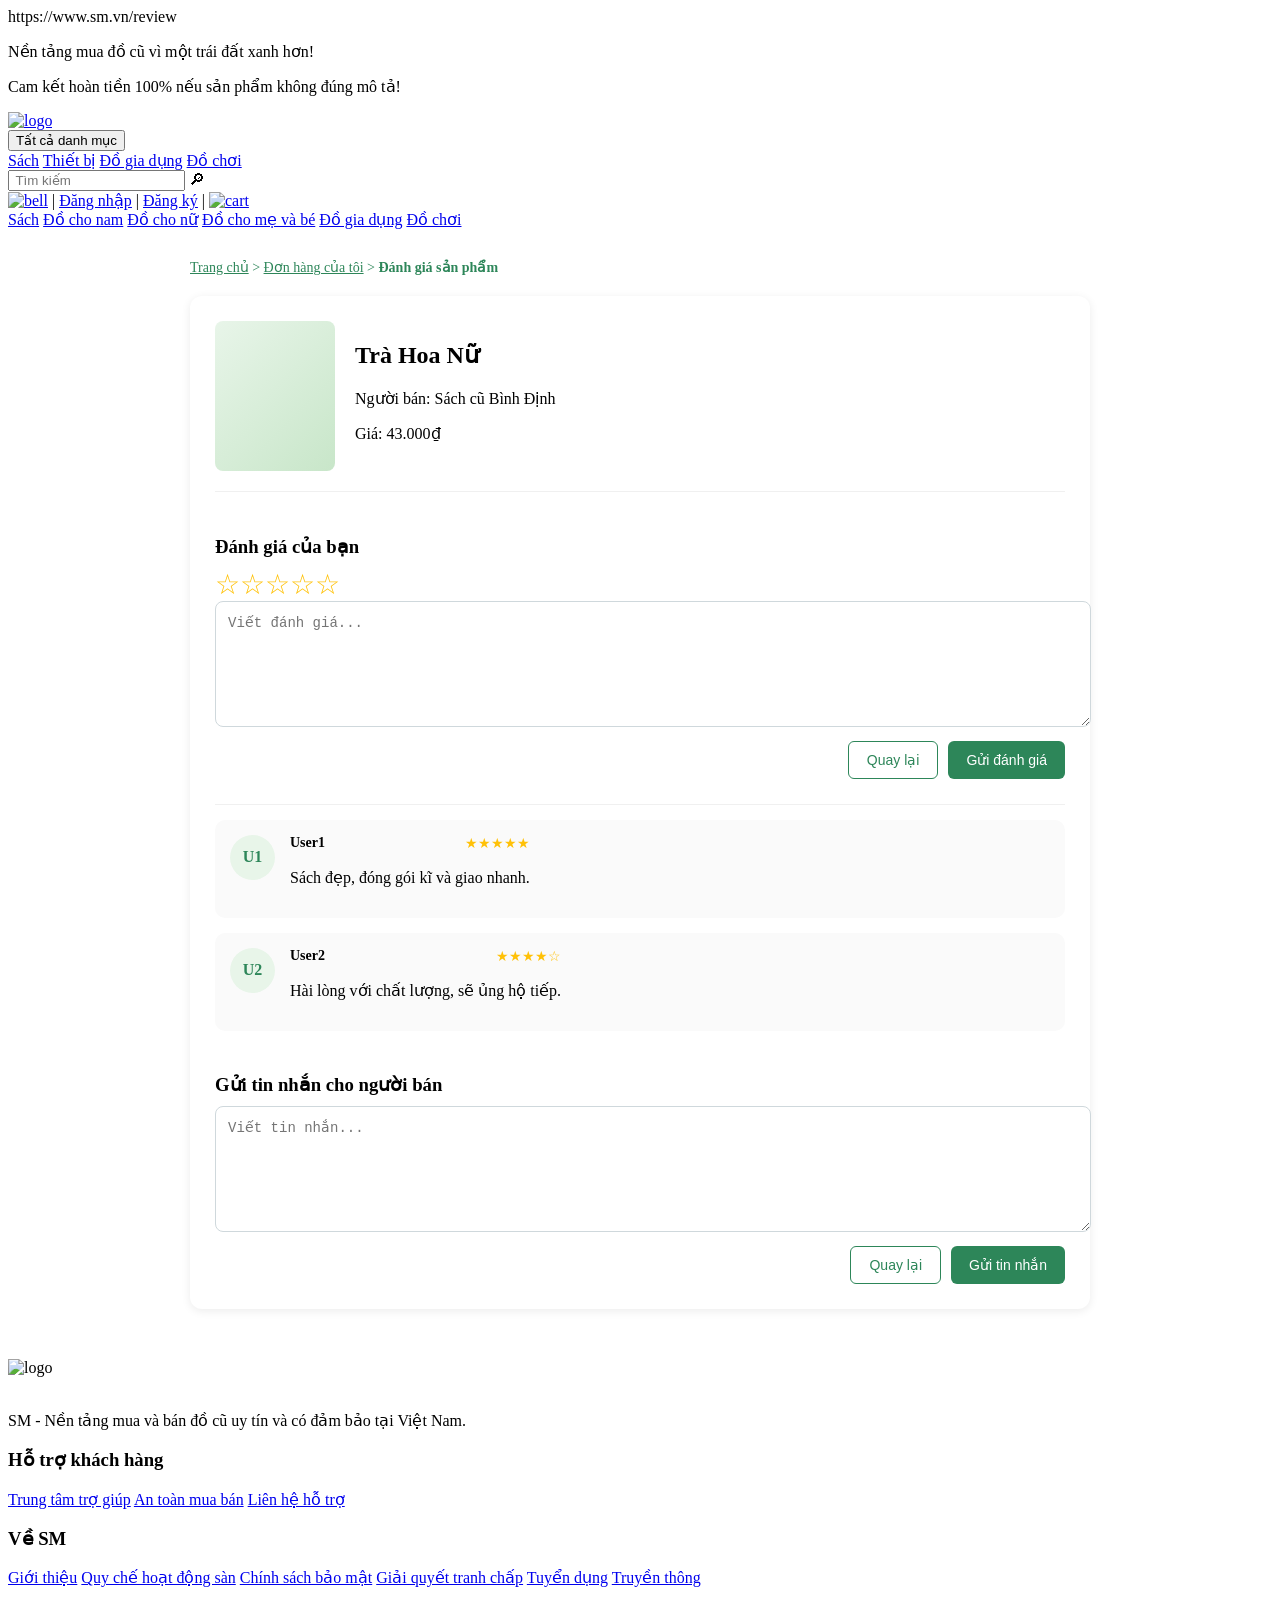
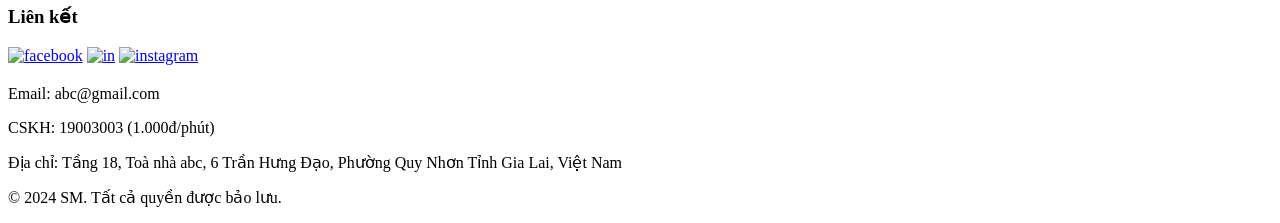
==== src/user/review.html @ 8329b6ea "tạo lại cấu trúc thư mục" ====
<!DOCTYPE html>
<html lang="vi">
<head>
    <meta charset="UTF-8">
    <meta name="viewport" content="width=device-width, initial-scale=1.0">
    <title>SM - Đánh giá sản phẩm</title>
    <link rel="stylesheet" href="style.css">
    <link rel="stylesheet" href="review.css">
</head>
<body>
    <div class="browser-bar">
        <div class="browser-nav">
            <span></span><span></span><span></span>
        </div>
        <span>https://www.sm.vn/review</span>
    </div>

    <div class="promo-banner">
        <p>Nền tảng mua đồ cũ vì một trái đất xanh hơn!</p>
        <p>Cam kết hoàn tiền 100% nếu sản phẩm không đúng mô tả!</p>
    </div>

    <header class="header">
        <div class="header-top">
            <a href="index.html" class="logo">
                <div class="logo-icon"><img src="logo.jpg" alt="logo"></div>
            </a>
            <div class="category-dropdown">
                <button class="category-btn">Tất cả danh mục</button>
                <div class="category-menu">
                    <a href="list-product.html">Sách</a>
                    <a href="#">Thiết bị</a>
                    <a href="#">Đồ gia dụng</a>
                    <a href="#">Đồ chơi</a>
                </div>
            </div>
            <div class="search-container">
                <input type="text" class="search-bar" placeholder=" Tìm kiếm">
                <span class="search-icon">&#x1F50E;&#xFE0E;</span>
            </div>
            <div class="user-actions">
                <a href="#" class="bell-icon"><img class="bell-icon-img" src="https://cdn-icons-png.flaticon.com/128/3602/3602145.png" alt="bell"></a>
                <span>|</span>
                <a href="#"><u>Đăng nhập</u></a>
                <span>|</span>
                <a href="#"><u>Đăng ký</u></a>
                <span>|</span>
                <a href="#" class="cart-icon"><img class="cart-icon-img" src="https://cdn-icons-png.flaticon.com/128/1170/1170678.png" alt="cart"></a>
            </div>
        </div>
        <div class="nav-categories">
            <a href="list-product.html">Sách</a>
            <a href="#">Đồ cho nam</a>
            <a href="#">Đồ cho nữ</a>
            <a href="#">Đồ cho mẹ và bé</a>
            <a href="#">Đồ gia dụng</a>
            <a href="#">Đồ chơi</a>
        </div>
    </header>

    <main class="review-page">
        <div class="breadcrumb">
            <u><a href="index.html">Trang chủ</a></u> <span> > </span> 
            <u><a href="orders.html">Đơn hàng của tôi</a></u> <span> > </span> 
            <strong>Đánh giá sản phẩm</strong>
        </div>

        <section class="review-card">
            <div class="product-summary">
                <div class="product-thumb"></div>
                <div>
                    <h2>Trà Hoa Nữ</h2>
                    <p>Người bán: Sách cũ Bình Định</p>
                    <p>Giá: 43.000₫</p>
                </div>
            </div>

            <div class="user-rating">
                <h3>Đánh giá của bạn</h3>
                <div class="stars-input">
                    <span>☆</span><span>☆</span><span>☆</span><span>☆</span><span>☆</span>
                </div>
                <textarea placeholder="Viết đánh giá..."></textarea>
                <div class="review-actions">
                    <button class="btn-outline">Quay lại</button>
                    <button class="btn-primary">Gửi đánh giá</button>
                </div>
            </div>

            <div class="existing-reviews">
                <div class="review-item">
                    <div class="avatar-circle">U1</div>
                    <div>
                        <div class="review-header">
                            <strong>User1</strong>
                            <span class="stars">★★★★★</span>
                        </div>
                        <p>Sách đẹp, đóng gói kĩ và giao nhanh.</p>
                    </div>
                </div>
                <div class="review-item">
                    <div class="avatar-circle">U2</div>
                    <div>
                        <div class="review-header">
                            <strong>User2</strong>
                            <span class="stars">★★★★☆</span>
                        </div>
                        <p>Hài lòng với chất lượng, sẽ ủng hộ tiếp.</p>
                    </div>
                </div>
            </div>

            <div class="seller-message">
                <h3>Gửi tin nhắn cho người bán</h3>
                <textarea placeholder="Viết tin nhắn..."></textarea>
                <div class="review-actions">
                    <button class="btn-outline">Quay lại</button>
                    <button class="btn-primary">Gửi tin nhắn</button>
                </div>
            </div>
        </section>
    </main>

    <footer class="footer">
        <div class="footer-content">
            <div class="footer-column">
                <div class="logo" style="margin-bottom: 15px;">
                    <div class="logo-icon"><img src="logo.jpg" alt="logo"></div>
                    <span style="color: white;">SM</span>
                </div>
                <p>SM - Nền tảng mua và bán đồ cũ uy tín và có đảm bảo tại Việt Nam.</p>
            </div>
            <div class="footer-column">
                <h3>Hỗ trợ khách hàng</h3>
                <a href="#">Trung tâm trợ giúp</a>
                <a href="#">An toàn mua bán</a>
                <a href="#">Liên hệ hỗ trợ</a>
            </div>
            <div class="footer-column">
                <h3>Về SM</h3>
                <a href="#">Giới thiệu</a>
                <a href="#">Quy chế hoạt động sàn</a>
                <a href="#">Chính sách bảo mật</a>
                <a href="#">Giải quyết tranh chấp</a>
                <a href="#">Tuyển dụng</a>
                <a href="#">Truyền thông</a>
            </div>
            <div class="footer-column">
                <h3>Liên kết</h3>
                <div class="social-icons">
                    <a href="#" class="social-icon"><img src="https://cdn-icons-png.flaticon.com/128/15047/15047435.png" alt="facebook"></a>
                    <a href="#" class="social-icon"><img src="https://cdn-icons-png.flaticon.com/128/145/145807.png" alt="in"></a>
                    <a href="#" class="social-icon"><img src="https://cdn-icons-png.flaticon.com/128/15707/15707749.png" alt="instagram"></a>
                </div>
                <p style="margin-top: 20px;">Email: abc@gmail.com</p>
                <p>CSKH: 19003003 (1.000đ/phút)</p>
                <p>Địa chỉ: Tầng 18, Toà nhà abc, 6 Trần Hưng Đạo, Phường Quy Nhơn Tỉnh Gia Lai, Việt Nam</p>
            </div>
        </div>
        <div class="footer-bottom">
            <p>&copy; 2024 SM. Tất cả quyền được bảo lưu.</p>
        </div>
    </footer>
</body>
</html>
---- src/user/review.css ----
.review-page {
    max-width: 900px;
    margin: 30px auto 50px;
    padding: 0 20px;
}

.breadcrumb {
    font-size: 14px;
    margin-bottom: 20px;
    color: #2d8659;
}

.breadcrumb a {
    color: #2d8659;
    text-decoration: none;
}

.review-card {
    background: white;
    border-radius: 12px;
    box-shadow: 0 2px 10px rgba(0,0,0,0.08);
    padding: 25px;
    display: flex;
    flex-direction: column;
    gap: 25px;
}

.product-summary {
    display: flex;
    gap: 20px;
    border-bottom: 1px solid #f0f0f0;
    padding-bottom: 20px;
}

.product-thumb {
    width: 120px;
    height: 150px;
    border-radius: 8px;
    background: linear-gradient(135deg, #e8f5e9 0%, #c8e6c9 100%);
}

.user-rating h3,
.seller-message h3 {
    margin-bottom: 10px;
}

.stars-input span {
    font-size: 28px;
    color: #ffc107;
    cursor: pointer;
}

.user-rating textarea,
.seller-message textarea {
    width: 100%;
    min-height: 100px;
    border: 1px solid #cfd8dc;
    border-radius: 8px;
    padding: 12px;
    resize: vertical;
    font-size: 14px;
}

.review-actions {
    display: flex;
    gap: 10px;
    justify-content: flex-end;
    margin-top: 10px;
}

.btn-outline,
.btn-primary {
    padding: 10px 18px;
    border-radius: 6px;
    border: none;
    cursor: pointer;
    font-size: 14px;
    transition: background 0.3s;
}

.btn-outline {
    background: transparent;
    border: 1px solid #2d8659;
    color: #2d8659;
}

.btn-outline:hover {
    background: #e8f5e9;
}

.btn-primary {
    background: #2d8659;
    color: white;
}

.btn-primary:hover {
    background: #3ba372;
}

.existing-reviews {
    border-top: 1px solid #f0f0f0;
    padding-top: 15px;
    display: flex;
    flex-direction: column;
    gap: 15px;
}

.review-item {
    display: flex;
    gap: 15px;
    align-items: flex-start;
    padding: 15px;
    background: #fafafa;
    border-radius: 10px;
}

.avatar-circle {
    width: 45px;
    height: 45px;
    border-radius: 50%;
    background: #e8f5e9;
    display: flex;
    align-items: center;
    justify-content: center;
    font-weight: 600;
    color: #2d8659;
}

.review-header {
    display: flex;
    justify-content: space-between;
    align-items: center;
    font-size: 14px;
}

.review-header .stars {
    color: #ffc107;
}

@media (max-width: 768px) {
    .product-summary {
        flex-direction: column;
        align-items: center;
        text-align: center;
    }

    .review-actions {
        flex-direction: column;
        align-items: stretch;
    }
}
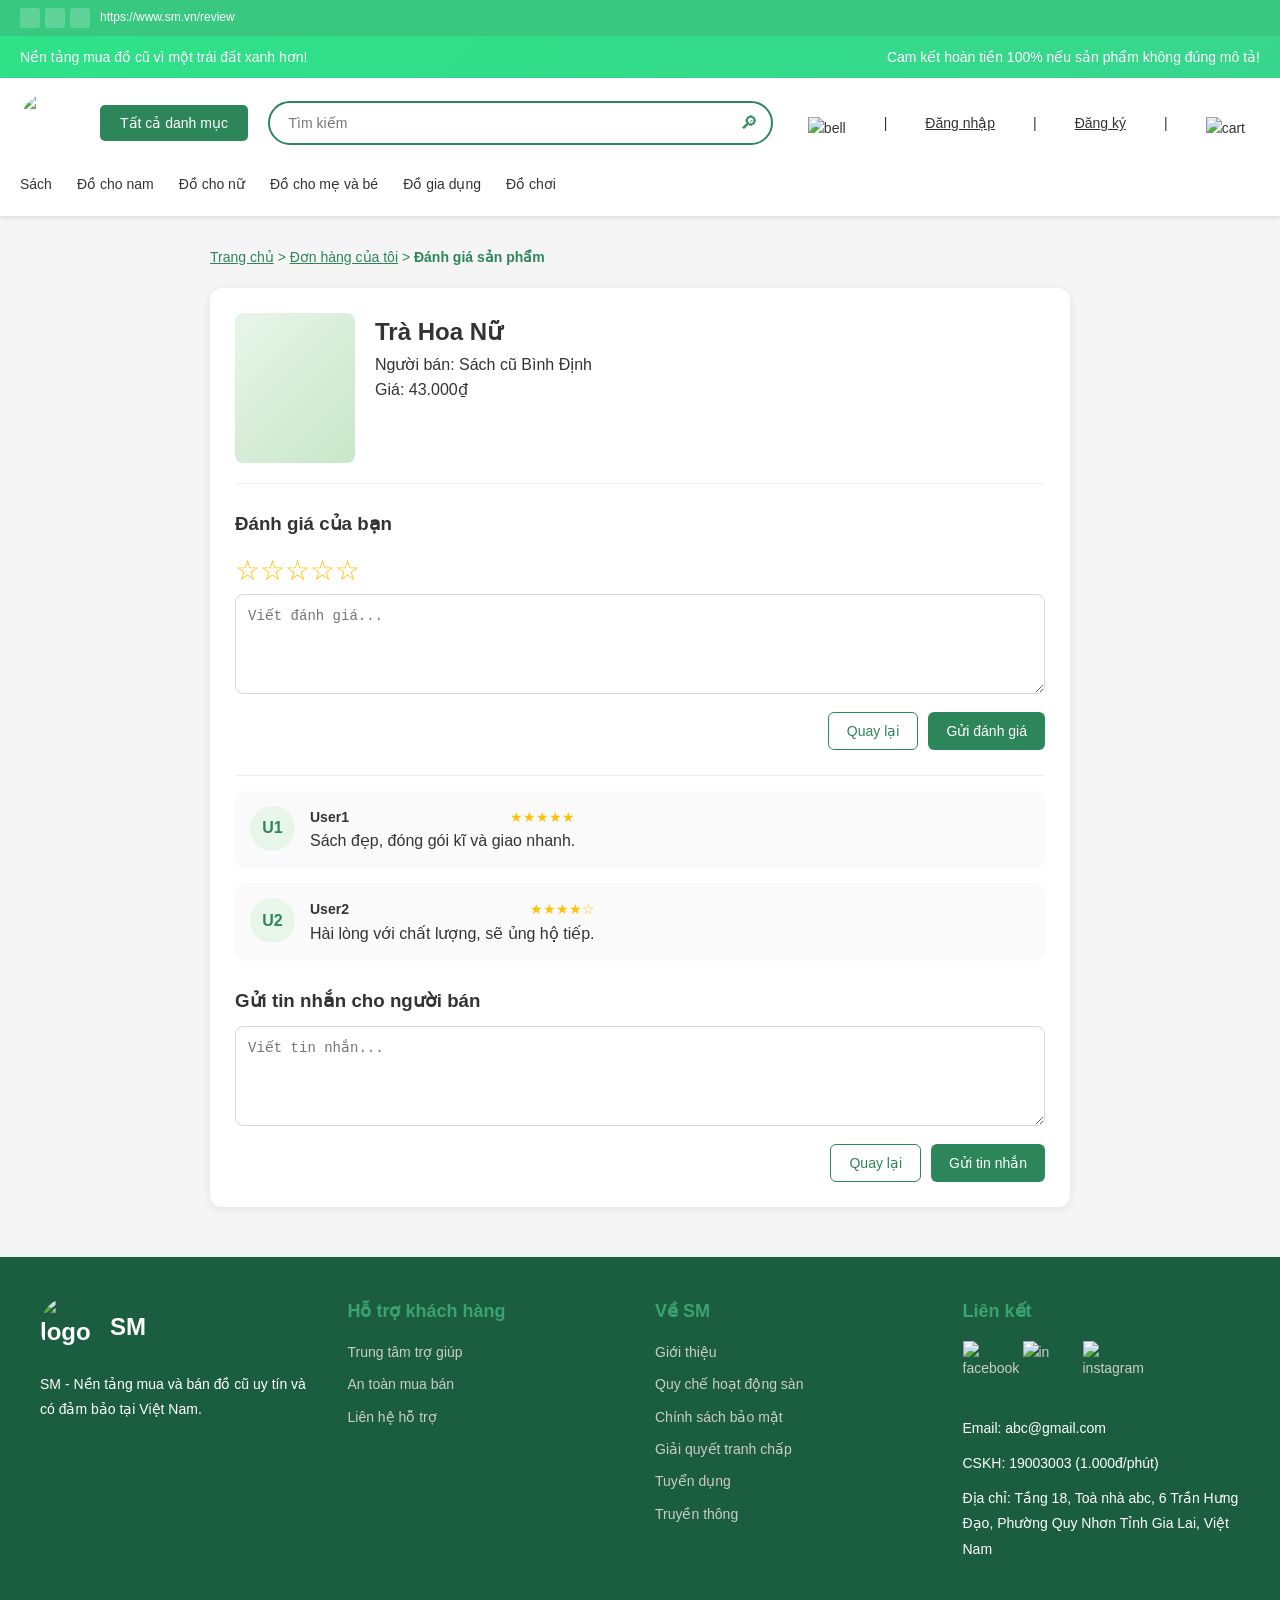
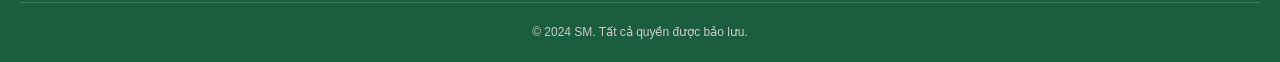
==== commit 4b52c7f9: "cap nhat lai trang edit proflie" ====
--- a/src/user/review.html
+++ b/src/user/review.html
@@ -4,7 +4,7 @@
     <meta charset="UTF-8">
     <meta name="viewport" content="width=device-width, initial-scale=1.0">
     <title>SM - Đánh giá sản phẩm</title>
-    <link rel="stylesheet" href="style.css">
+    <link rel="stylesheet" href="../css/style.css">
     <link rel="stylesheet" href="review.css">
 </head>
 <body>
--- a/src/css/style.css
+++ b/src/css/style.css
@@ -0,0 +1,499 @@
+* {
+    margin: 0;
+    padding: 0;
+    box-sizing: border-box; /* box-sizing: border-box tức là kích thước của phần  bao gồm padding và border */
+}
+
+body {
+    font-family: 'Segoe UI', Tahoma, Geneva, Verdana, sans-serif;
+    line-height: 1.6;
+    color: #333;
+    background-color: #f5f5f5;
+}
+
+/* Browser bar simulation */
+.browser-bar {
+    background-color: #38c880;
+    color: white;
+    padding: 8px 20px;
+    font-size: 12px;
+    display: flex;
+    align-items: center;
+    gap: 10px;
+}
+
+.browser-nav {
+    display: flex;
+    gap: 5px;
+}
+
+.browser-nav span {
+    width: 20px;
+    height: 20px;
+    background: rgba(255,255,255,0.2);
+    border-radius: 3px;
+    display: inline-block;
+}
+
+/* Promotional banner */
+.promo-banner {
+    background: linear-gradient(135deg, #2ee288 0%, #38d68d 100%);
+    color: white;
+    padding: 10px 20px;
+    text-align: center;
+    font-size: 14px;
+    display: flex;
+    justify-content: space-between;
+    align-items: center;
+}
+
+.promo-banner p {
+    margin: 0;
+}
+
+/* Header */
+.header {
+    background-color: white;
+    box-shadow: 0 2px 4px rgba(0,0,0,0.1);
+    padding: 15px 20px;
+    position: sticky;
+    top: 0;
+    z-index: 1000;
+}
+
+.header-top {
+    display: flex;
+    align-items: center;
+    gap: 20px;
+    margin-bottom: 15px;
+}
+
+.logo {
+    display: flex;
+    align-items: center;
+    gap: 10px;
+    font-size: 24px;
+    font-weight: bold;
+    color: #2fb773;
+    text-decoration: none;
+}
+
+.logo-icon {
+    width: 60px;
+    height: 60px;
+    /* background-color: #2fb773; */
+    color: white;
+    display: flex;
+    align-items: center;
+    justify-content: center;
+    border-radius: 5px;
+    font-weight: bold;
+}
+
+.logo-icon img {
+    width: 60px;
+    height: 60px;
+    border-radius: 50%;
+}
+.search-container {
+    flex: 1; /* flex: 1 tức là chiếm 1 phần của container */
+    position: relative;
+}
+
+.bell-icon-img {
+    width: 20px;
+    height: 20px;
+    margin-top: 10px;
+}
+.cart-icon-img {
+    width: 20px;
+    height: 20px;
+    margin-top: 10px;
+}
+.search-bar {
+    width: 100%;
+    padding: 12px 45px 12px 15px;
+    border: 2px solid #2d8659;
+    border-radius: 25px;
+    font-size: 14px;
+    outline: none;
+}
+
+.search-bar:focus {
+    border-color: #3ba372;
+}
+
+.search-icon {
+    position: absolute;
+    right: 15px;
+    top: 50%;
+    transform: translateY(-50%);
+    color: #2d8659;
+    font-size: 18px;
+}
+
+.user-actions {
+    display: flex;
+    align-items: center; /* align-items: center tức là căn giữa theo chiều dọc */
+    gap: 8px; /* gap: 8px tức là khoảng cách giữa các phần tử là 8px */
+}
+.user-actions span{
+    font-size: 14px;
+    padding: 8px 15px;
+    transition: background-color 0.3s;
+    padding: 8px 15px;
+
+}
+
+.user-actions a {
+    color: #333;
+    text-decoration: none; /* text-decoration: none tức là không có gạch chân */
+    font-size: 14px;
+    padding: 8px 15px; /* padding: 8px 15px tức là padding top và bottom là 8px, padding left và right là 15px */
+    border-radius: 5px;
+    transition: background-color 0.3s; /* transition: background-color 0.3s tức là chuyển đổi màu sắc của phần tử sau 0.3 giây */
+}
+
+.user-actions a:hover {
+    background-color: #f0f0f0;
+}
+
+.cart-icon, .bell-icon {
+    font-size: 20px;
+    color: #2d8659;
+    cursor: pointer; /* cursor: pointer tức là con trỏ chuột trở thành con trỏ ngón tay */
+}
+
+/* Category dropdown dùng để hiển thị danh mục sản phẩm */
+.category-dropdown {
+    position: relative; /* position: relative tức là phần tử được đặt theo vị trí tương đối so với vị trí của phần tử cha */
+    display: inline-block; /* display: inline-block tức là phần tử được đặt theo dòng */
+}
+
+.category-btn {
+    background-color: #2d8659;
+    color: white;
+    padding: 10px 20px;
+    border: none;
+    border-radius: 5px;
+    cursor: pointer;
+    font-size: 14px;
+}
+
+.category-menu {
+    display: none;
+    position: absolute; 
+    background-color: white;
+    min-width: 200px;
+    box-shadow: 0px 8px 16px 0px rgba(0,0,0,0.2);
+    z-index: 1; 
+    border-radius: 5px;
+    margin-top: 5px;
+}
+
+.category-menu a {
+    color: #333;
+    padding: 12px 20px;
+    text-decoration: none;
+    display: block;
+}
+
+.category-menu a:hover {
+    background-color: #f0f0f0;
+}
+
+.category-dropdown:hover .category-menu {
+    display: block;
+}
+/* .category-dropdown:active .category-menu {
+    display: block;
+} */
+/* Navigation categories */
+.nav-categories {
+    display: flex;
+    gap: 25px;
+    align-items: center;
+    margin-top: 10px;
+}
+
+.nav-categories a {
+    color: #333;
+    text-decoration: none;
+    font-size: 14px;
+    padding: 5px 0;
+    transition: color 0.3s;
+}
+
+.nav-categories a:hover {
+    color: #2d8659;
+}
+
+/* Main content */
+.main-content {
+    max-width: 1200px;
+    margin: 30px auto;
+    padding: 0 20px;
+}
+
+/* Section header */
+.section-header {
+    display: flex;
+    justify-content: space-between;
+    align-items: center;
+    margin-bottom: 20px;
+}
+
+.section-title {
+    font-size: 24px;
+    font-weight: bold;
+    color: #2d8659;
+}
+
+.view-all-link {
+    color: #2d8659;
+    text-decoration: none;
+    font-size: 14px;
+}
+
+.view-all-link:hover {
+    text-decoration: underline;
+}
+
+/* Featured products */
+.products-grid {
+    display: grid;
+    grid-template-columns: repeat(auto-fill, minmax(250px, 1fr));
+    gap: 20px;
+    margin-bottom: 40px;
+}
+
+.product-card {
+    background-color: white;
+    border-radius: 8px;
+    overflow: hidden;
+    box-shadow: 0 2px 8px rgba(0,0,0,0.1);
+    transition: transform 0.3s, box-shadow 0.3s;
+}
+
+.product-card:hover {
+    transform: translateY(-5px);
+    box-shadow: 0 4px 12px rgba(0,0,0,0.15);
+}
+
+.product-image {
+    width: 100%;
+    height: 200px;
+    background: linear-gradient(135deg, #e8f5e9 0%, #c8e6c9 100%); 
+    display: flex;
+    align-items: center;
+    justify-content: center;
+    font-size: 48px;
+    color: #2d8659;
+    position: relative;
+}
+.product-image img {
+    width: 100%;
+    height: 100%;
+    object-fit: cover;
+    /* cho kich thuoc hinh bang khung */
+
+}
+
+.product-image::after {
+   /* content: 'X'; */
+    position: absolute;
+}
+
+.product-info {
+    padding: 15px;
+}
+
+.product-name {
+    font-size: 16px;
+    font-weight: 500;
+    margin-bottom: 10px;
+    color: #333;
+}
+
+.product-price {
+    font-size: 18px;
+    font-weight: bold;
+    color: #2d8659;
+    margin-bottom: 15px;
+}
+
+.product-actions {
+    display: flex;
+    gap: 10px;
+}
+
+.btn-add-cart, .btn-buy-now {
+    flex: 1;
+    padding: 10px;
+    border: none;
+    border-radius: 5px;
+    cursor: pointer;
+    font-size: 14px;
+    transition: background-color 0.3s;
+}
+
+.btn-add-cart {
+    background-color: #f0f0f0;
+    color: #333;
+}
+
+.btn-add-cart:hover {
+    background-color: #e0e0e0;
+}
+
+.btn-buy-now {
+    background-color: #2d8659;
+    color: white;
+}
+
+.btn-buy-now:hover {
+    background-color: #3ba372;
+}
+
+/* Store reviews */
+.stores-grid {
+    display: grid;
+    grid-template-columns: repeat(auto-fill, minmax(150px, 1fr));
+    gap: 20px;
+    justify-content: center;
+    align-items: center;
+}
+
+.store-card {
+    background-color: white;
+    border-radius: 8px;
+    overflow: hidden;
+    box-shadow: 0 2px 8px rgba(0,0,0,0.1);
+    aspect-ratio: 1;
+    display: flex;
+    align-items: center;
+    justify-content: center;
+}
+
+.store-image {
+    width: 100%;
+    height: 100%;
+    background: linear-gradient(135deg, #e8f5e9 0%, #c8e6c9 100%);
+    display: flex;
+    align-items: center;
+    justify-content: center;
+    font-size: 48px;
+    color: #2d8659;
+    position: relative;
+}
+
+.store-image::after { /* ::after là pseudo-element tức là phần tử ảo được tạo ra bởi CSS */
+  /*  content: 'X'; */
+    position: absolute;
+}
+
+/* Footer */
+.footer {
+    background-color: #1a5d3f;
+    color: white;
+    padding: 40px 20px 20px;
+    margin-top: 50px;
+}
+
+.footer-content {
+    max-width: 1200px;
+    margin: 0 auto;
+    display: grid;
+    grid-template-columns: repeat(auto-fit, minmax(250px, 1fr)); /* repeat(auto-fit, minmax(250px, 1fr)) tức là tạo ra số cột tự động dựa trên kích thước của phần tử cha, minmax(250px, 1fr) tức là kích thước tối thiểu của cột là 250px, kích thước tối đa của cột là 1fr */
+    gap: 30px;
+    margin-bottom: 30px;
+}
+
+.footer-column h3 {
+    font-size: 18px;
+    margin-bottom: 15px;
+    color: #3ba372;
+}
+
+.footer-column p {
+    margin-bottom: 10px;
+    font-size: 14px;
+    line-height: 1.8;
+}
+
+.footer-column a {
+    color: #ccc;
+    text-decoration: none;
+    display: block;
+    margin-bottom: 10px;
+    font-size: 14px;
+    transition: color 0.3s;
+}
+
+.footer-column a:hover {
+    color: white;
+}
+
+.social-icons {
+    display: flex;
+    gap: 15px;
+    margin-top: 15px;
+    
+}
+.social-icon img {
+    width: 30px;
+    height: 30px;
+}
+.social-icon {
+    width: 45px;
+    height: 45px;
+   /* background-color: #2d8659; */
+    /* border-radius: 50%;  */
+    display: flex;
+    align-items: center;
+    justify-content: center;
+    color: white;
+    text-decoration: none;
+    transition: background-color 0.3s;
+}
+
+.social-icon:hover {
+   /* background-color: #3ba372; */
+    cursor: pointer;
+}
+
+.footer-bottom {
+    border-top: 1px solid #2d8659;
+    padding-top: 20px;
+    text-align: center;
+    font-size: 12px;
+    color: #ccc;
+}
+
+/* Responsive */
+@media (max-width: 768px) { /* @media (max-width: 768px) tức là khi chiều rộng của màn hình là 768px thì áp dụng style sau */
+    .header-top {
+        flex-wrap: wrap;
+    }
+
+    .search-container {
+        order: 3;
+        width: 100%;
+        margin-top: 10px;
+    }
+
+    .nav-categories {
+        flex-wrap: wrap;
+        gap: 15px;
+    }
+
+    .products-grid {
+        grid-template-columns: repeat(auto-fill, minmax(180px, 1fr));
+    }
+
+    .promo-banner {
+        flex-direction: column;
+        gap: 5px;
+        font-size: 12px;
+    }
+}
